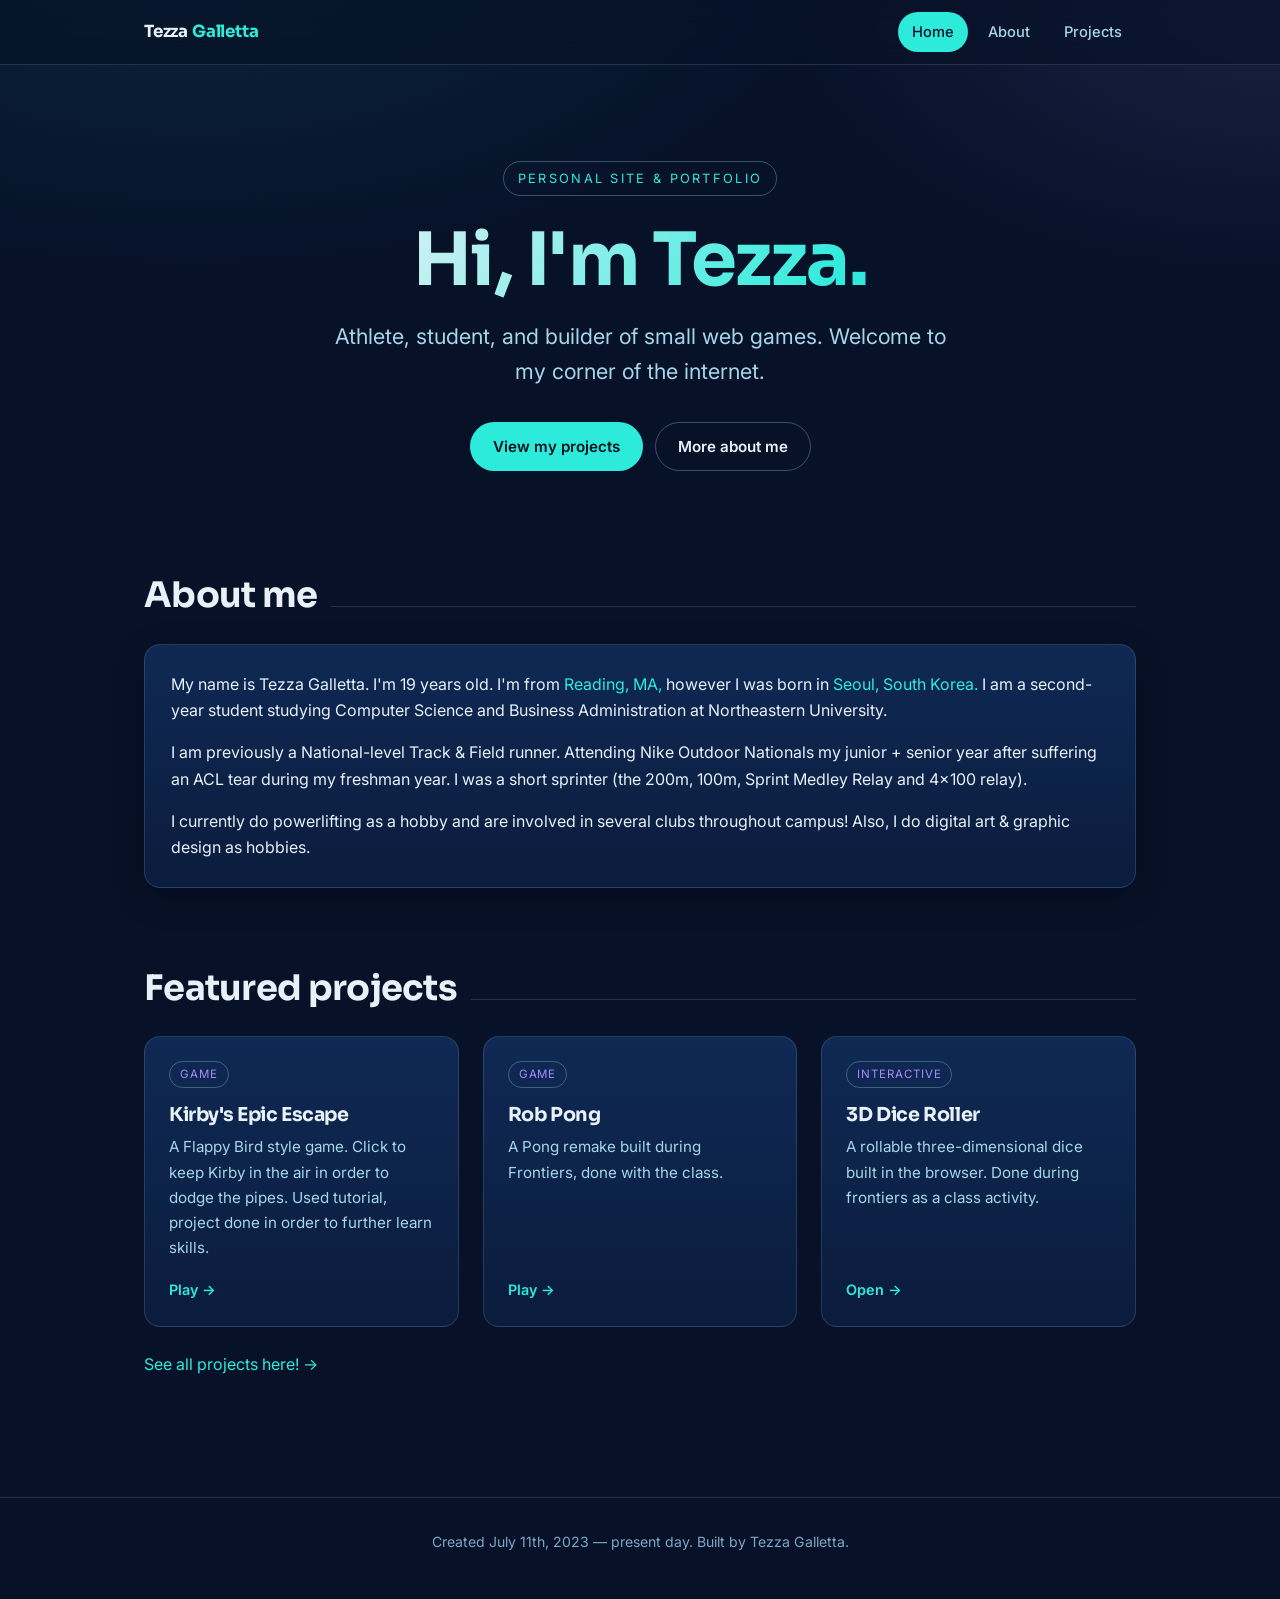
==== index.html @ cfcececb "fixed & edited all information and website layout. updated for resume + application purposes. still " ====
<!DOCTYPE html>
<html lang="en">
  <head>
    <meta charset="UTF-8">
    <meta name="viewport" content="width=device-width, initial-scale=1">
    <title>Tezza Galletta</title>
    <meta name="author" content="Tezza Galletta">
    <meta name="description" content="Personal website and portfolio of Tezza Galletta.">
    <link rel="preconnect" href="https://fonts.googleapis.com">
    <link rel="preconnect" href="https://fonts.gstatic.com" crossorigin>
    <link href="https://fonts.googleapis.com/css2?family=Sora:wght@500;600;700&family=Inter:wght@400;500;600&display=swap" rel="stylesheet">
    <link rel="stylesheet" href="styles.css">
  </head>
  <body>
    <!-- ===== Nav ===== -->
    <nav class="nav">
      <div class="container nav-inner">
        <a class="brand" href="index.html">Tezza <span>Galletta</span></a>
        <ul class="nav-links">
          <li><a class="active" href="index.html">Home</a></li>
          <li><a href="myinterests.html">About</a></li>
          <li><a href="projectdirectory.html">Projects</a></li>
        </ul>
      </div>
    </nav>

    <!-- ===== Hero ===== -->
    <header class="hero container">
      <span class="eyebrow">Personal Site &amp; Portfolio</span>
      <h1>Hi, I'm Tezza.</h1>
      <p class="tagline">Athlete, student, and builder of small web games. Welcome to my corner of the internet.</p>
      <div class="btn-row">
        <a class="btn btn-primary" href="projectdirectory.html">View my projects</a>
        <a class="btn btn-ghost" href="myinterests.html">More about me</a>
      </div>
    </header>

    <main class="container">
      <!-- ===== About ===== -->
      <section id="about">
        <div class="section-head reveal">
          <h2>About me</h2>
          <span class="rule"></span>
        </div>
        <div class="about-grid reveal">
          <div class="card">
            <p>
              My name is Tezza Galletta. I'm 19 years old. I'm from
              <a href="https://en.wikipedia.org/wiki/Reading,_Massachusetts">Reading, MA,</a>
              however I was born in
              <a href="https://en.wikipedia.org/wiki/Seoul">Seoul, South Korea.</a>
              I am a second-year student studying Computer Science and Business Administration at Northeastern University.
            </p>
            <p>
              I am previously a National-level Track & Field runner. Attending Nike Outdoor Nationals my junior + senior year after suffering an ACL tear during my freshman year. </a>
              I was a short sprinter (the 200m, 100m, Sprint Medley Relay and 4x100 relay).
            </p>
            <p>
              I currently do powerlifting as a hobby and are involved in several clubs throughout campus! Also, I do digital art & graphic design as hobbies.
            </p>
          </div>
        </div>
      </section>

      <!-- ===== Featured projects ===== -->
      <section id="featured">
        <div class="section-head reveal">
          <h2>Featured projects</h2>
          <span class="rule"></span>
        </div>
        <div class="project-grid">
          <a class="project-card reveal" href="flappybird/flappy.html">
            <span class="tag">Game</span>
            <h3>Kirby's Epic Escape</h3>
            <p>A Flappy Bird style game. Click to keep Kirby in the air in order to dodge the pipes. Used tutorial, project done in order to further learn skills.</p>
            <span class="go">Play &rarr;</span>
          </a>
          <a class="project-card reveal" href="robpong/pong.html">
            <span class="tag">Game</span>
            <h3>Rob Pong</h3>
            <p>A Pong remake built during Frontiers, done with the class.</p>
            <span class="go">Play &rarr;</span>
          </a>
          <a class="project-card reveal" href="dice3D/dice3d.html">
            <span class="tag">Interactive</span>
            <h3>3D Dice Roller</h3>
            <p>A rollable three-dimensional dice built in the browser. Done during frontiers as a class activity. </p>
            <span class="go">Open &rarr;</span>
          </a>
        </div>
        <p class="reveal" style="margin-top:24px;">
          <a href="projectdirectory.html">See all projects here! &rarr;</a>
        </p>
      </section>
    </main>

    <!-- ===== Footer ===== -->
    <footer class="footer">
      <div class="container">
        <p>Created July 11th, 2023 — present day. Built by Tezza Galletta.</p>
      </div>
    </footer>

    <script src="script.js"></script>
  </body>
</html>
---- styles.css ----
/*
  styles.css — shared design system for tezza galletta's site
  Rebuilt 2026. Dark navy portfolio theme.
*/

/* ---------- Design tokens ---------- */
:root {
  --bg:        #071229;
  --bg-soft:   #0b1c3d;
  --surface:   #0f2954;
  --surface-2: #143266;
  --border:    rgba(165, 215, 232, 0.16);
  --border-strong: rgba(165, 215, 232, 0.32);

  --text:   #e8f1f8;
  --muted:  #a5d7e8;
  --dim:    #7fa6c4;

  --accent:   #2debdb;  /* cyan */
  --accent-2: #a78bfa;  /* violet */
  --accent-3: #576cbc;  /* periwinkle */

  --radius: 16px;
  --radius-sm: 10px;
  --maxw: 1040px;
  --gap: 24px;

  --shadow: 0 10px 30px rgba(0, 0, 0, 0.35);
  --ring: 0 0 0 1px var(--border);

  --font-display: "Sora", "Georgia", serif;
  --font-body: "Inter", system-ui, -apple-system, sans-serif;
}

/* ---------- Reset / base ---------- */
*,
*::before,
*::after { box-sizing: border-box; }

html { scroll-behavior: smooth; }

body {
  margin: 0;
  font-family: var(--font-body);
  color: var(--text);
  line-height: 1.65;
  background:
    radial-gradient(1100px 600px at 15% -10%, rgba(45, 235, 219, 0.10), transparent 60%),
    radial-gradient(900px 500px at 100% 0%, rgba(167, 139, 250, 0.12), transparent 55%),
    var(--bg);
  background-attachment: fixed;
  min-height: 100vh;
  -webkit-font-smoothing: antialiased;
}

img { max-width: 100%; height: auto; display: block; }

a { color: var(--accent); text-decoration: none; transition: color 0.2s ease; }
a:hover { color: var(--accent-2); }

h1, h2, h3 {
  font-family: var(--font-display);
  line-height: 1.15;
  margin: 0 0 0.4em;
  letter-spacing: -0.02em;
}

p { margin: 0 0 1em; }

.container {
  width: 100%;
  max-width: var(--maxw);
  margin: 0 auto;
  padding: 0 24px;
}

.muted { color: var(--muted); }
.dim { color: var(--dim); }

/* ---------- Navbar ---------- */
.nav {
  position: sticky;
  top: 0;
  z-index: 50;
  backdrop-filter: blur(12px);
  background: rgba(7, 18, 41, 0.72);
  border-bottom: 1px solid var(--border);
}
.nav-inner {
  display: flex;
  align-items: center;
  justify-content: space-between;
  height: 64px;
  gap: 16px;
}
.brand {
  font-family: var(--font-display);
  font-weight: 700;
  font-size: 1.05rem;
  color: var(--text);
  letter-spacing: -0.01em;
}
.brand span { color: var(--accent); }
.nav-links {
  display: flex;
  gap: 6px;
  list-style: none;
  margin: 0;
  padding: 0;
}
.nav-links a {
  display: block;
  padding: 8px 14px;
  border-radius: 999px;
  color: var(--muted);
  font-size: 0.92rem;
  font-weight: 500;
  transition: background 0.2s ease, color 0.2s ease;
}
.nav-links a:hover { color: var(--text); background: rgba(255, 255, 255, 0.06); }
.nav-links a.active { color: var(--bg); background: var(--accent); }

/* ---------- Hero ---------- */
.hero {
  padding: 96px 0 64px;
  text-align: center;
}
.hero .eyebrow {
  display: inline-block;
  font-size: 0.8rem;
  letter-spacing: 0.18em;
  text-transform: uppercase;
  color: var(--accent);
  border: 1px solid var(--border-strong);
  padding: 6px 14px;
  border-radius: 999px;
  margin-bottom: 22px;
}
.hero h1 {
  font-size: clamp(2.4rem, 7vw, 4.6rem);
  margin-bottom: 16px;
  background: linear-gradient(120deg, var(--text) 20%, var(--accent) 70%, var(--accent-2) 100%);
  -webkit-background-clip: text;
  background-clip: text;
  color: transparent;
}
.hero .tagline {
  font-size: clamp(1.05rem, 2.2vw, 1.35rem);
  color: var(--muted);
  max-width: 620px;
  margin: 0 auto 32px;
}

/* ---------- Buttons ---------- */
.btn-row {
  display: flex;
  flex-wrap: wrap;
  gap: 12px;
  justify-content: center;
}
.btn {
  display: inline-flex;
  align-items: center;
  gap: 8px;
  padding: 11px 22px;
  border-radius: 999px;
  font-weight: 600;
  font-size: 0.95rem;
  border: 1px solid transparent;
  cursor: pointer;
  transition: transform 0.15s ease, background 0.2s ease, border-color 0.2s ease, color 0.2s ease;
}
.btn-primary {
  background: var(--accent);
  color: #04121f;
}
.btn-primary:hover { transform: translateY(-2px); color: #04121f; background: #58f4e7; }
.btn-ghost {
  background: transparent;
  border-color: var(--border-strong);
  color: var(--text);
}
.btn-ghost:hover { transform: translateY(-2px); border-color: var(--accent); color: var(--accent); }

/* ---------- Sections ---------- */
section { padding: 40px 0; }
.section-head {
  display: flex;
  align-items: baseline;
  gap: 14px;
  margin-bottom: 28px;
}
.section-head h2 { font-size: clamp(1.6rem, 4vw, 2.2rem); margin: 0; }
.section-head .rule {
  flex: 1;
  height: 1px;
  background: var(--border);
}

/* ---------- Cards ---------- */
.card {
  background: linear-gradient(180deg, var(--surface), var(--bg-soft));
  border: 1px solid var(--border);
  border-radius: var(--radius);
  padding: 26px;
  box-shadow: var(--shadow);
}

.about-grid {
  display: grid;
  grid-template-columns: 1fr;
  gap: var(--gap);
}
.about-grid .card p:last-child { margin-bottom: 0; }

/* ---------- Project grid ---------- */
.project-grid {
  display: grid;
  grid-template-columns: repeat(auto-fill, minmax(260px, 1fr));
  gap: var(--gap);
}
.project-card {
  display: flex;
  flex-direction: column;
  background: linear-gradient(180deg, var(--surface), var(--bg-soft));
  border: 1px solid var(--border);
  border-radius: var(--radius);
  padding: 24px;
  text-decoration: none;
  color: var(--text);
  transition: transform 0.18s ease, border-color 0.2s ease, box-shadow 0.2s ease;
}
.project-card:hover {
  transform: translateY(-4px);
  border-color: var(--accent);
  box-shadow: 0 16px 40px rgba(45, 235, 219, 0.12);
  color: var(--text);
}
.project-card .tag {
  align-self: flex-start;
  font-size: 0.72rem;
  letter-spacing: 0.08em;
  text-transform: uppercase;
  color: var(--accent-2);
  border: 1px solid var(--border-strong);
  padding: 3px 10px;
  border-radius: 999px;
  margin-bottom: 16px;
}
.project-card h3 { font-size: 1.2rem; margin-bottom: 8px; }
.project-card p { color: var(--muted); font-size: 0.95rem; margin: 0 0 18px; flex: 1; }
.project-card .go {
  font-weight: 600;
  font-size: 0.9rem;
  color: var(--accent);
}

/* ---------- Interests / chips ---------- */
.interest-group { margin-bottom: 26px; }
.interest-group:last-child { margin-bottom: 0; }
.interest-group h3 {
  font-size: 1rem;
  text-transform: uppercase;
  letter-spacing: 0.08em;
  color: var(--accent);
  margin-bottom: 14px;
}
.chips { display: flex; flex-wrap: wrap; gap: 10px; }
.chip {
  padding: 7px 14px;
  border-radius: 999px;
  background: rgba(87, 108, 188, 0.16);
  border: 1px solid var(--border);
  color: var(--text);
  font-size: 0.88rem;
}

/* ---------- Responsive video ---------- */
.video-wrap {
  position: relative;
  width: 100%;
  aspect-ratio: 16 / 9;
  border-radius: var(--radius);
  overflow: hidden;
  border: 1px solid var(--border);
  margin-top: 24px;
}
.video-wrap iframe {
  position: absolute;
  inset: 0;
  width: 100%;
  height: 100%;
  border: 0;
}

/* ---------- Footer ---------- */
.footer {
  border-top: 1px solid var(--border);
  margin-top: 64px;
  padding: 32px 0;
  text-align: center;
  color: var(--dim);
  font-size: 0.88rem;
}

/* ---------- Reveal animation ---------- */
.reveal {
  opacity: 0;
  transform: translateY(18px);
  transition: opacity 0.6s ease, transform 0.6s ease;
}
.reveal.in { opacity: 1; transform: none; }

@media (prefers-reduced-motion: reduce) {
  * { scroll-behavior: auto; }
  .reveal { opacity: 1; transform: none; transition: none; }
}

/* ---------- Small screens ---------- */
@media (max-width: 560px) {
  .nav-inner { height: auto; padding: 12px 0; flex-direction: column; gap: 10px; }
  .hero { padding: 56px 0 40px; }
}
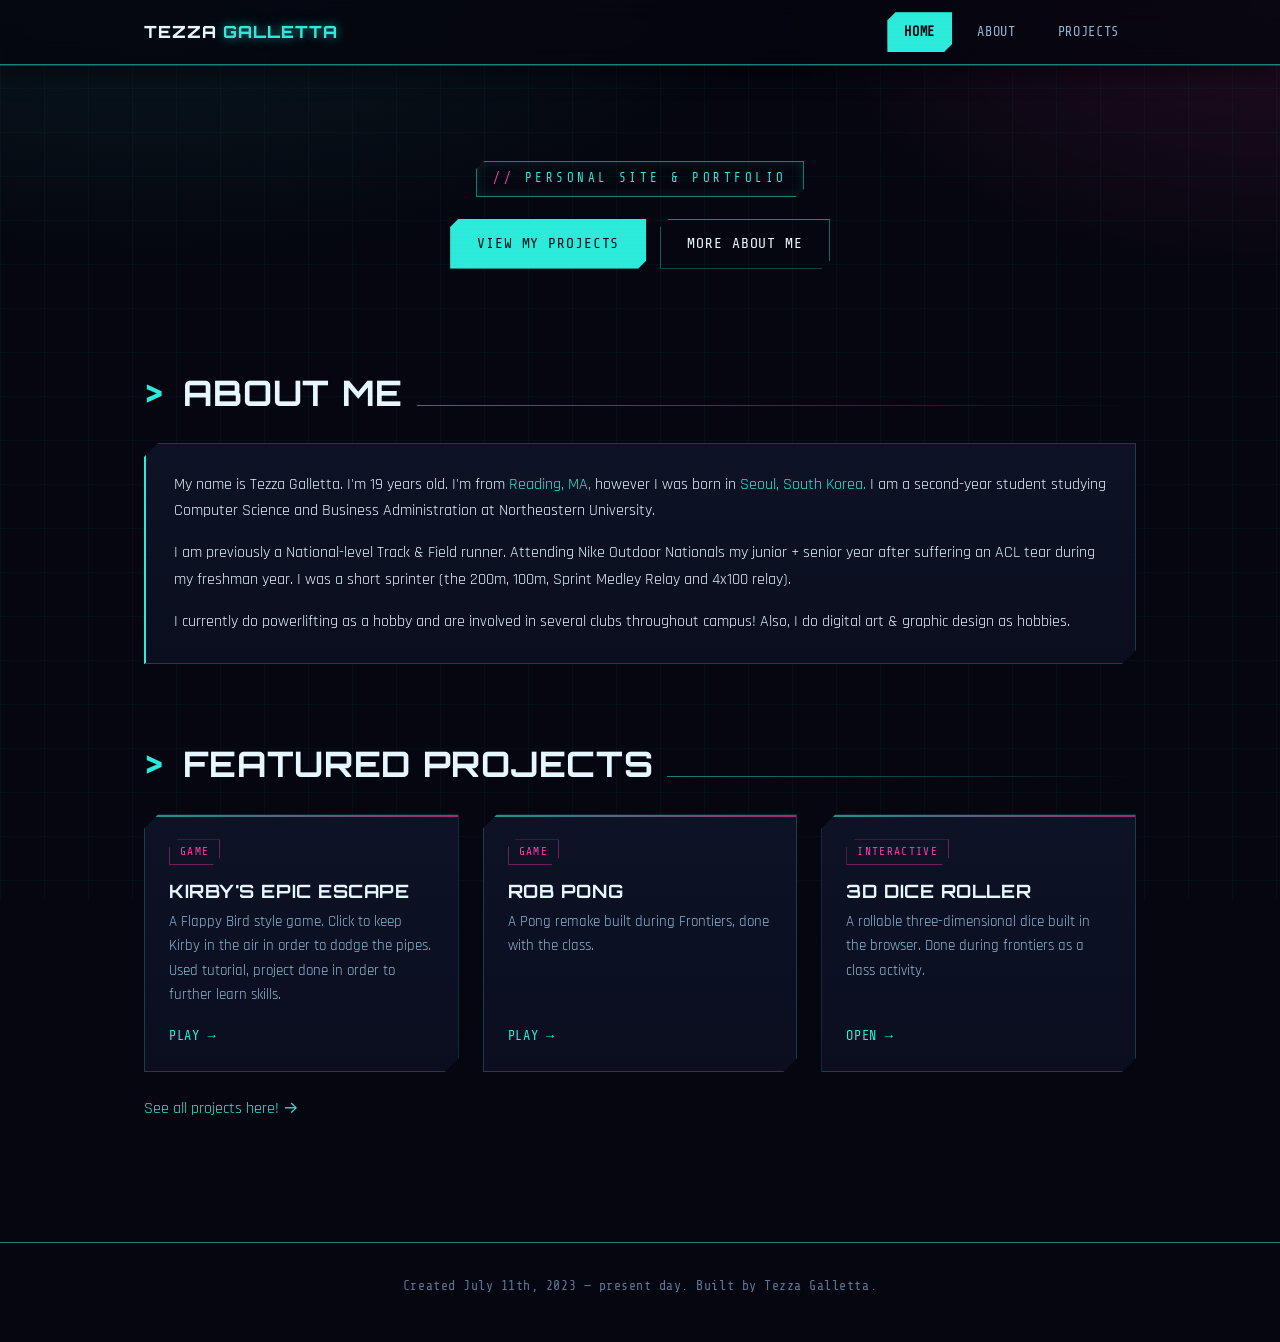
==== commit 73f09442: "cyberpunk retheme. did not like other layout after checking." ====
--- a/index.html
+++ b/index.html
@@ -27,8 +27,6 @@
     <!-- ===== Hero ===== -->
     <header class="hero container">
       <span class="eyebrow">Personal Site &amp; Portfolio</span>
-      <h1>Hi, I'm Tezza.</h1>
-      <p class="tagline">Athlete, student, and builder of small web games. Welcome to my corner of the internet.</p>
       <div class="btn-row">
         <a class="btn btn-primary" href="projectdirectory.html">View my projects</a>
         <a class="btn btn-ghost" href="myinterests.html">More about me</a>
--- a/styles.css
+++ b/styles.css
@@ -1,35 +1,45 @@
 /*
   styles.css — shared design system for tezza galletta's site
-  Rebuilt 2026. Dark navy portfolio theme.
+  Rebuilt 2026. Cyberpunk / neon-noir theme. Sharp, angular, glowing.
 */
 
-/* ---------- Design tokens ---------- */
+@import url("https://fonts.googleapis.com/css2?family=Orbitron:wght@500;600;700;800&family=Share+Tech+Mono&family=Rajdhani:wght@400;500;600;700&display=swap");
+
 :root {
-  --bg:        #071229;
-  --bg-soft:   #0b1c3d;
-  --surface:   #0f2954;
-  --surface-2: #143266;
-  --border:    rgba(165, 215, 232, 0.16);
-  --border-strong: rgba(165, 215, 232, 0.32);
-
-  --text:   #e8f1f8;
-  --muted:  #a5d7e8;
-  --dim:    #7fa6c4;
-
-  --accent:   #2debdb;  /* cyan */
-  --accent-2: #a78bfa;  /* violet */
-  --accent-3: #576cbc;  /* periwinkle */
-
-  --radius: 16px;
-  --radius-sm: 10px;
+  --bg:        #05060f;
+  --bg-soft:   #0a0e1f;
+  --surface:   #0d1226;
+  --surface-2: #12183a;
+  --border:    rgba(45, 235, 219, 0.22);
+  --border-strong: rgba(45, 235, 219, 0.55);
+
+  --text:   #e6f7ff;
+  --muted:  #8fb9d6;
+  --dim:    #5c7896;
+
+  --accent:   #2debdb;  /* neon cyan */
+  --accent-2: #ff3caf;  /* hot magenta */
+  --accent-3: #b26bff;  /* electric violet */
+  --accent-4: #f4e04d;  /* warning yellow */
+
+  --glow-cyan:    0 0 10px rgba(45, 235, 219, 0.55), 0 0 24px rgba(45, 235, 219, 0.22);
+  --glow-magenta: 0 0 10px rgba(255, 60, 175, 0.55), 0 0 24px rgba(255, 60, 175, 0.22);
+
+  --radius: 0px;
+  --radius-sm: 0px;
   --maxw: 1040px;
   --gap: 24px;
 
-  --shadow: 0 10px 30px rgba(0, 0, 0, 0.35);
+  /* angular clipped-corner shape used across surfaces */
+  --clip: polygon(14px 0, 100% 0, 100% calc(100% - 14px), calc(100% - 14px) 100%, 0 100%, 0 14px);
+  --clip-sm: polygon(8px 0, 100% 0, 100% calc(100% - 8px), calc(100% - 8px) 100%, 0 100%, 0 8px);
+
+  --shadow: 0 0 0 1px rgba(45, 235, 219, 0.10), 0 18px 40px rgba(0, 0, 0, 0.55);
   --ring: 0 0 0 1px var(--border);
 
-  --font-display: "Sora", "Georgia", serif;
-  --font-body: "Inter", system-ui, -apple-system, sans-serif;
+  --font-display: "Orbitron", "Sora", sans-serif;
+  --font-body: "Rajdhani", "Inter", system-ui, sans-serif;
+  --font-mono: "Share Tech Mono", ui-monospace, monospace;
 }
 
 /* ---------- Reset / base ---------- */
@@ -43,26 +53,53 @@
   margin: 0;
   font-family: var(--font-body);
   color: var(--text);
-  line-height: 1.65;
+  line-height: 1.6;
+  font-size: 1.02rem;
   background:
-    radial-gradient(1100px 600px at 15% -10%, rgba(45, 235, 219, 0.10), transparent 60%),
-    radial-gradient(900px 500px at 100% 0%, rgba(167, 139, 250, 0.12), transparent 55%),
+    linear-gradient(rgba(45, 235, 219, 0.035) 1px, transparent 1px),
+    linear-gradient(90deg, rgba(45, 235, 219, 0.035) 1px, transparent 1px),
+    radial-gradient(1100px 600px at 12% -10%, rgba(45, 235, 219, 0.10), transparent 60%),
+    radial-gradient(900px 520px at 100% 0%, rgba(255, 60, 175, 0.12), transparent 55%),
     var(--bg);
+  background-size: 44px 44px, 44px 44px, 100% 100%, 100% 100%, 100% 100%;
   background-attachment: fixed;
   min-height: 100vh;
   -webkit-font-smoothing: antialiased;
 }
 
+/* faint moving scanline overlay */
+body::after {
+  content: "";
+  position: fixed;
+  inset: 0;
+  pointer-events: none;
+  z-index: 999;
+  background: repeating-linear-gradient(
+    0deg,
+    rgba(0, 0, 0, 0) 0px,
+    rgba(0, 0, 0, 0) 2px,
+    rgba(0, 0, 0, 0.12) 3px,
+    rgba(0, 0, 0, 0) 4px
+  );
+  mix-blend-mode: overlay;
+  opacity: 0.5;
+}
+
 img { max-width: 100%; height: auto; display: block; }
 
-a { color: var(--accent); text-decoration: none; transition: color 0.2s ease; }
-a:hover { color: var(--accent-2); }
+a {
+  color: var(--accent);
+  text-decoration: none;
+  transition: color 0.2s ease, text-shadow 0.2s ease;
+}
+a:hover { color: var(--accent-2); text-shadow: var(--glow-magenta); }
 
 h1, h2, h3 {
   font-family: var(--font-display);
-  line-height: 1.15;
+  line-height: 1.12;
   margin: 0 0 0.4em;
-  letter-spacing: -0.02em;
+  letter-spacing: 0.02em;
+  text-transform: uppercase;
 }
 
 p { margin: 0 0 1em; }
@@ -83,8 +120,9 @@
   top: 0;
   z-index: 50;
   backdrop-filter: blur(12px);
-  background: rgba(7, 18, 41, 0.72);
-  border-bottom: 1px solid var(--border);
+  background: rgba(5, 6, 15, 0.82);
+  border-bottom: 1px solid var(--border-strong);
+  box-shadow: 0 1px 0 rgba(45, 235, 219, 0.25), 0 8px 24px rgba(0, 0, 0, 0.5);
 }
 .nav-inner {
   display: flex;
@@ -95,30 +133,40 @@
 }
 .brand {
   font-family: var(--font-display);
-  font-weight: 700;
+  font-weight: 800;
   font-size: 1.05rem;
   color: var(--text);
-  letter-spacing: -0.01em;
-}
-.brand span { color: var(--accent); }
+  letter-spacing: 0.06em;
+  text-transform: uppercase;
+}
+.brand span { color: var(--accent); text-shadow: var(--glow-cyan); }
 .nav-links {
   display: flex;
-  gap: 6px;
+  gap: 8px;
   list-style: none;
   margin: 0;
   padding: 0;
 }
 .nav-links a {
   display: block;
-  padding: 8px 14px;
-  border-radius: 999px;
+  padding: 8px 16px;
+  border-radius: 0;
   color: var(--muted);
-  font-size: 0.92rem;
-  font-weight: 500;
-  transition: background 0.2s ease, color 0.2s ease;
-}
-.nav-links a:hover { color: var(--text); background: rgba(255, 255, 255, 0.06); }
-.nav-links a.active { color: var(--bg); background: var(--accent); }
+  font-family: var(--font-mono);
+  font-size: 0.85rem;
+  letter-spacing: 0.05em;
+  text-transform: uppercase;
+  border: 1px solid transparent;
+  clip-path: var(--clip-sm);
+  transition: background 0.2s ease, color 0.2s ease, border-color 0.2s ease;
+}
+.nav-links a:hover { color: var(--text); background: rgba(45, 235, 219, 0.10); border-color: var(--border); }
+.nav-links a.active {
+  color: var(--bg);
+  background: var(--accent);
+  box-shadow: var(--glow-cyan);
+  font-weight: 700;
+}
 
 /* ---------- Hero ---------- */
 .hero {
@@ -127,22 +175,27 @@
 }
 .hero .eyebrow {
   display: inline-block;
-  font-size: 0.8rem;
-  letter-spacing: 0.18em;
+  font-family: var(--font-mono);
+  font-size: 0.78rem;
+  letter-spacing: 0.28em;
   text-transform: uppercase;
   color: var(--accent);
   border: 1px solid var(--border-strong);
-  padding: 6px 14px;
-  border-radius: 999px;
+  padding: 7px 16px;
+  border-radius: 0;
+  clip-path: var(--clip-sm);
   margin-bottom: 22px;
-}
+  box-shadow: inset 0 0 12px rgba(45, 235, 219, 0.12);
+}
+.hero .eyebrow::before { content: "// "; color: var(--accent-2); }
 .hero h1 {
   font-size: clamp(2.4rem, 7vw, 4.6rem);
   margin-bottom: 16px;
-  background: linear-gradient(120deg, var(--text) 20%, var(--accent) 70%, var(--accent-2) 100%);
+  background: linear-gradient(120deg, var(--accent) 15%, var(--text) 50%, var(--accent-2) 100%);
   -webkit-background-clip: text;
   background-clip: text;
   color: transparent;
+  text-shadow: 0 0 40px rgba(45, 235, 219, 0.25);
 }
 .hero .tagline {
   font-size: clamp(1.05rem, 2.2vw, 1.35rem);
@@ -155,32 +208,37 @@
 .btn-row {
   display: flex;
   flex-wrap: wrap;
-  gap: 12px;
+  gap: 14px;
   justify-content: center;
 }
 .btn {
   display: inline-flex;
   align-items: center;
   gap: 8px;
-  padding: 11px 22px;
-  border-radius: 999px;
-  font-weight: 600;
-  font-size: 0.95rem;
+  padding: 12px 26px;
+  border-radius: 0;
+  clip-path: var(--clip-sm);
+  font-family: var(--font-mono);
+  font-weight: 400;
+  font-size: 0.92rem;
+  letter-spacing: 0.06em;
+  text-transform: uppercase;
   border: 1px solid transparent;
   cursor: pointer;
-  transition: transform 0.15s ease, background 0.2s ease, border-color 0.2s ease, color 0.2s ease;
+  transition: transform 0.15s ease, background 0.2s ease, border-color 0.2s ease, color 0.2s ease, box-shadow 0.2s ease;
 }
 .btn-primary {
   background: var(--accent);
   color: #04121f;
-}
-.btn-primary:hover { transform: translateY(-2px); color: #04121f; background: #58f4e7; }
+  box-shadow: var(--glow-cyan);
+}
+.btn-primary:hover { transform: translateY(-2px); color: #04121f; background: #58f4e7; box-shadow: 0 0 16px rgba(45, 235, 219, 0.8), 0 0 40px rgba(45, 235, 219, 0.35); }
 .btn-ghost {
   background: transparent;
   border-color: var(--border-strong);
   color: var(--text);
 }
-.btn-ghost:hover { transform: translateY(-2px); border-color: var(--accent); color: var(--accent); }
+.btn-ghost:hover { transform: translateY(-2px); border-color: var(--accent-2); color: var(--accent-2); box-shadow: var(--glow-magenta); }
 
 /* ---------- Sections ---------- */
 section { padding: 40px 0; }
@@ -191,18 +249,25 @@
   margin-bottom: 28px;
 }
 .section-head h2 { font-size: clamp(1.6rem, 4vw, 2.2rem); margin: 0; }
+.section-head h2::before {
+  content: "> ";
+  font-family: var(--font-mono);
+  color: var(--accent);
+}
 .section-head .rule {
   flex: 1;
   height: 1px;
-  background: var(--border);
+  background: linear-gradient(90deg, var(--border-strong), transparent);
 }
 
 /* ---------- Cards ---------- */
 .card {
   background: linear-gradient(180deg, var(--surface), var(--bg-soft));
   border: 1px solid var(--border);
-  border-radius: var(--radius);
-  padding: 26px;
+  border-left: 2px solid var(--accent);
+  border-radius: 0;
+  clip-path: var(--clip);
+  padding: 28px;
   box-shadow: var(--shadow);
 }
 
@@ -220,38 +285,54 @@
   gap: var(--gap);
 }
 .project-card {
+  position: relative;
   display: flex;
   flex-direction: column;
   background: linear-gradient(180deg, var(--surface), var(--bg-soft));
   border: 1px solid var(--border);
-  border-radius: var(--radius);
+  border-radius: 0;
+  clip-path: var(--clip);
   padding: 24px;
   text-decoration: none;
   color: var(--text);
   transition: transform 0.18s ease, border-color 0.2s ease, box-shadow 0.2s ease;
+}
+.project-card::before {
+  content: "";
+  position: absolute;
+  top: 0; left: 0;
+  width: 100%;
+  height: 2px;
+  background: linear-gradient(90deg, var(--accent), var(--accent-2));
+  opacity: 0.6;
 }
 .project-card:hover {
   transform: translateY(-4px);
   border-color: var(--accent);
-  box-shadow: 0 16px 40px rgba(45, 235, 219, 0.12);
+  box-shadow: 0 0 0 1px var(--accent), 0 16px 40px rgba(45, 235, 219, 0.18);
   color: var(--text);
 }
 .project-card .tag {
   align-self: flex-start;
-  font-size: 0.72rem;
-  letter-spacing: 0.08em;
+  font-family: var(--font-mono);
+  font-size: 0.7rem;
+  letter-spacing: 0.12em;
   text-transform: uppercase;
   color: var(--accent-2);
-  border: 1px solid var(--border-strong);
+  border: 1px solid rgba(255, 60, 175, 0.4);
   padding: 3px 10px;
-  border-radius: 999px;
+  border-radius: 0;
+  clip-path: var(--clip-sm);
   margin-bottom: 16px;
 }
-.project-card h3 { font-size: 1.2rem; margin-bottom: 8px; }
+.project-card h3 { font-size: 1.15rem; margin-bottom: 8px; letter-spacing: 0.03em; }
 .project-card p { color: var(--muted); font-size: 0.95rem; margin: 0 0 18px; flex: 1; }
 .project-card .go {
-  font-weight: 600;
-  font-size: 0.9rem;
+  font-family: var(--font-mono);
+  font-weight: 400;
+  font-size: 0.85rem;
+  letter-spacing: 0.05em;
+  text-transform: uppercase;
   color: var(--accent);
 }
 
@@ -259,20 +340,30 @@
 .interest-group { margin-bottom: 26px; }
 .interest-group:last-child { margin-bottom: 0; }
 .interest-group h3 {
-  font-size: 1rem;
-  text-transform: uppercase;
-  letter-spacing: 0.08em;
+  font-family: var(--font-mono);
+  font-size: 0.95rem;
+  text-transform: uppercase;
+  letter-spacing: 0.1em;
   color: var(--accent);
   margin-bottom: 14px;
 }
 .chips { display: flex; flex-wrap: wrap; gap: 10px; }
 .chip {
   padding: 7px 14px;
-  border-radius: 999px;
-  background: rgba(87, 108, 188, 0.16);
+  border-radius: 0;
+  clip-path: var(--clip-sm);
+  background: rgba(45, 235, 219, 0.08);
   border: 1px solid var(--border);
   color: var(--text);
-  font-size: 0.88rem;
+  font-family: var(--font-mono);
+  font-size: 0.82rem;
+  letter-spacing: 0.03em;
+  transition: background 0.2s ease, border-color 0.2s ease, box-shadow 0.2s ease;
+}
+.chip:hover {
+  background: rgba(45, 235, 219, 0.16);
+  border-color: var(--border-strong);
+  box-shadow: inset 0 0 10px rgba(45, 235, 219, 0.15);
 }
 
 /* ---------- Responsive video ---------- */
@@ -280,9 +371,10 @@
   position: relative;
   width: 100%;
   aspect-ratio: 16 / 9;
-  border-radius: var(--radius);
+  border-radius: 0;
+  clip-path: var(--clip);
   overflow: hidden;
-  border: 1px solid var(--border);
+  border: 1px solid var(--border-strong);
   margin-top: 24px;
 }
 .video-wrap iframe {
@@ -295,12 +387,14 @@
 
 /* ---------- Footer ---------- */
 .footer {
-  border-top: 1px solid var(--border);
+  border-top: 1px solid var(--border-strong);
   margin-top: 64px;
   padding: 32px 0;
   text-align: center;
   color: var(--dim);
-  font-size: 0.88rem;
+  font-family: var(--font-mono);
+  font-size: 0.82rem;
+  letter-spacing: 0.04em;
 }
 
 /* ---------- Reveal animation ---------- */
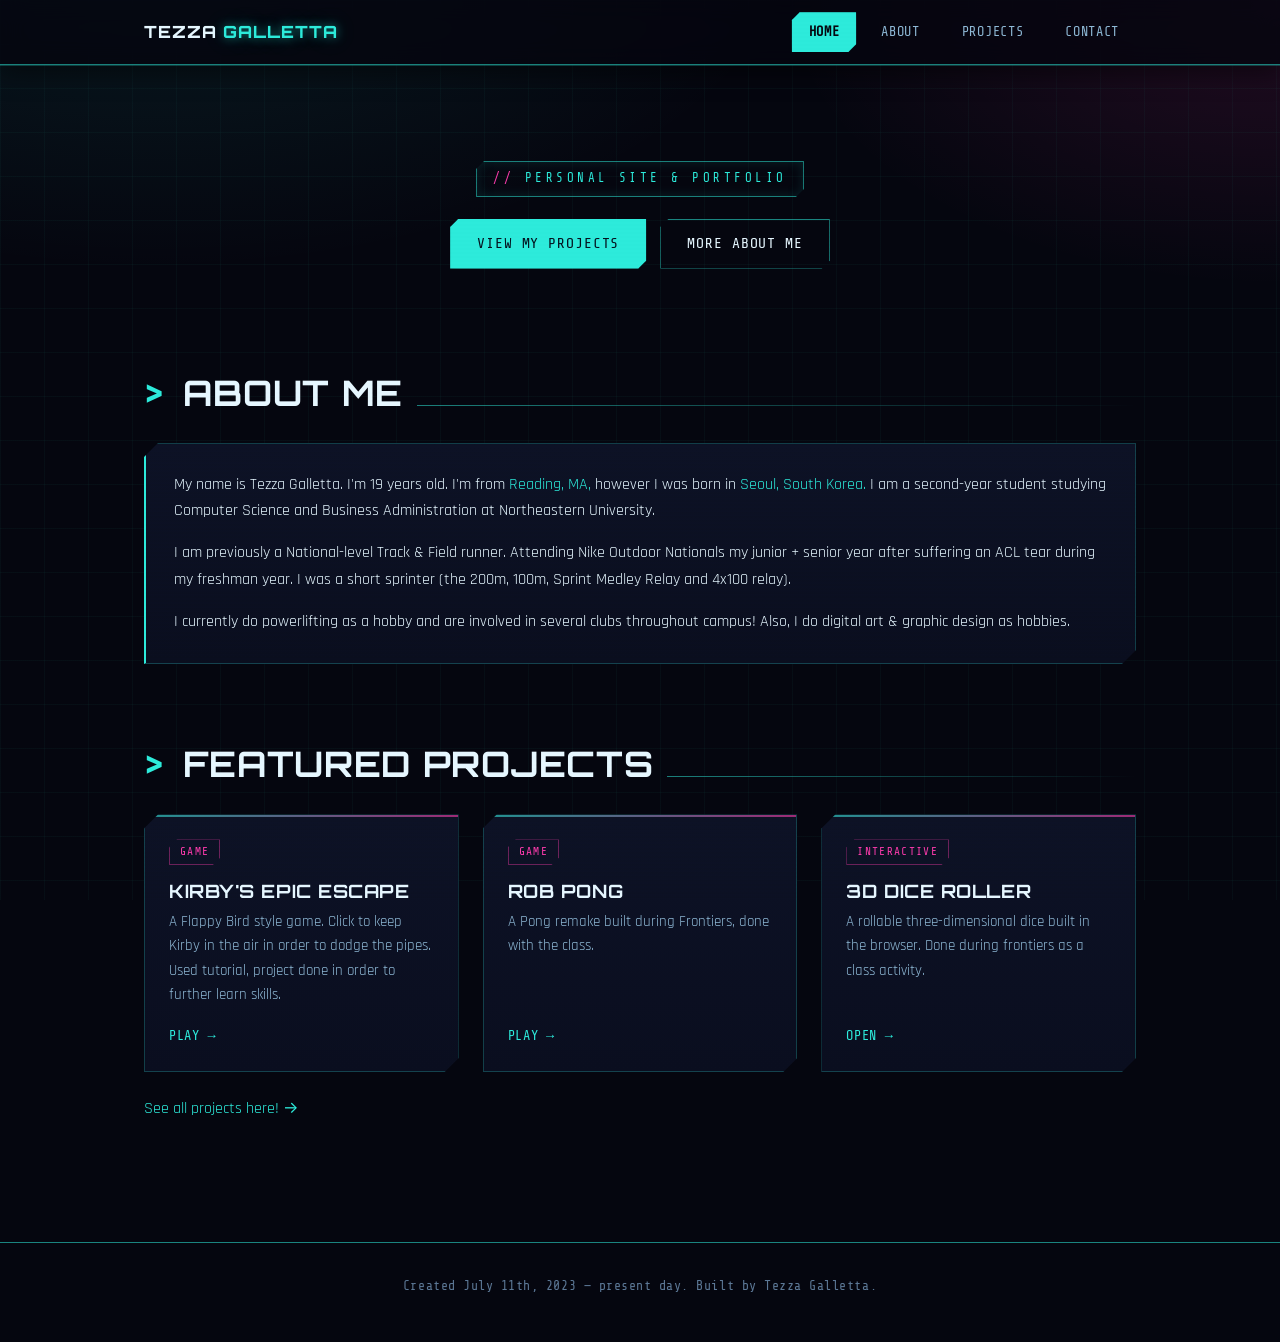
==== commit dc2f0834: "added contact page" ====
--- a/index.html
+++ b/index.html
@@ -20,6 +20,7 @@
           <li><a class="active" href="index.html">Home</a></li>
           <li><a href="myinterests.html">About</a></li>
           <li><a href="projectdirectory.html">Projects</a></li>
+          <li><a href="mytown.html">Contact</a></li>
         </ul>
       </div>
     </nav>
